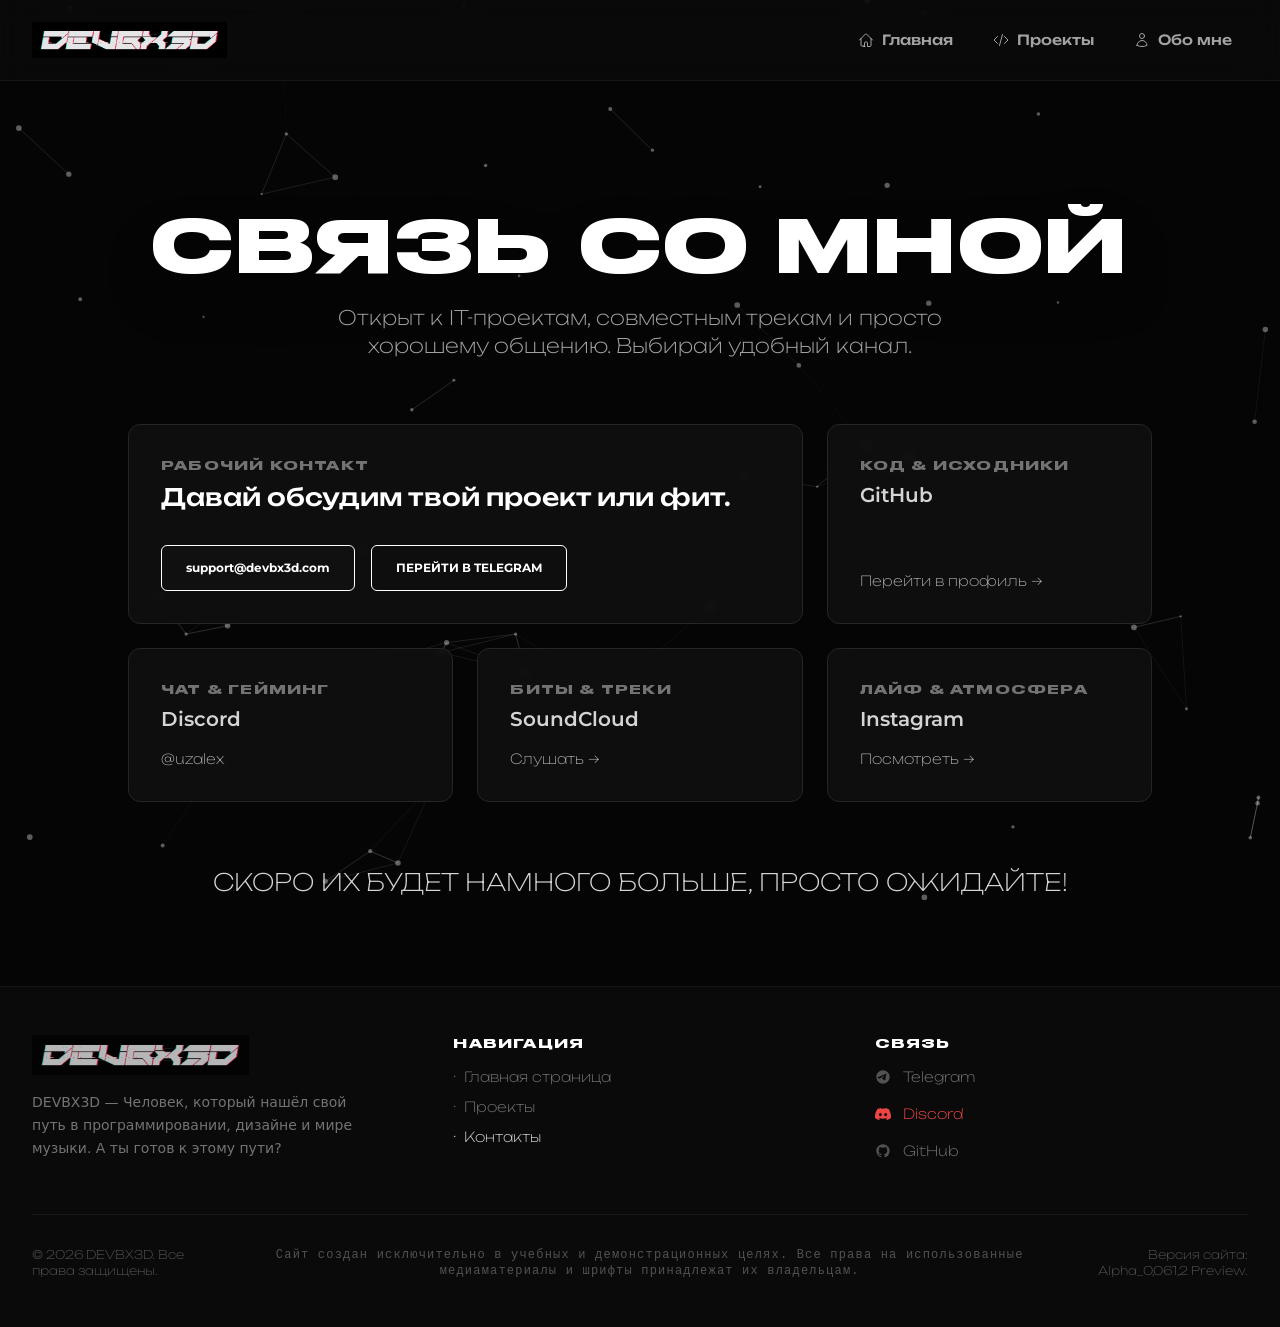
==== contacts/index.html @ 45040b87 "АБНАВЛЕНИЕ ЙОХАНА БАЛЕТ что было добавлено: все нахуй, теперь красиво, чотко, гарно  есть контакты" ====
<!DOCTYPE html>
<html lang="ru" class="scroll-smooth">
<head>
    <meta charset="UTF-8">
    <script async src="https://www.googletagmanager.com/gtag/js?id=G-2N95GX0T1B"></script>
    <script src="/assets/js/analytics.js"></script>
    <meta name="viewport" content="width=device-width, initial-scale=1.0">
    <title>DEVBX3D | Связь со мной</title>
    <script src="/assets/3.4.17"></script>
    <script src="/assets/js/config.js" defer></script>
    <script src="/assets/js/bg.js" defer></script>
    <script src="assets/copy.js" defer></script>
    <link href="/assets/style.css" rel="stylesheet">
</head>
<body class="text-neutral-300 font-sans flex flex-col min-h-screen bg-[#050505] antialiased selection:bg-white selection:text-black">
<canvas id="bg-canvas" class="fixed top-0 left-0 w-full h-full -z-10"></canvas>
    <header class="bg-[#0a0a0a]/80 backdrop-blur-md border-b border-neutral-900 fixed top-0 w-full z-50 transition-all">
        <div class="max-w-7xl mx-auto px-6 sm:px-8">
            <div class="flex justify-between items-center h-20">
                <div class="flex-shrink-0">
                    <a href="/index.html" class="flex items-center gap-3 group">
                        <img class="h-9 w-auto object-contain opacity-90 group-hover:opacity-100 group-hover:scale-100 transition-all duration-300" src="/assets/images/logo.png" alt="DEVBX3D Logo">
                        <span class="font-druk text-xs text-white tracking-widest hidden sm:block opacity-70 group-hover:opacity-100 transition-all"></span>
                    </a>
                </div>
                
                <nav class="flex space-x-1 sm:space-x-2">
                    <a href="/index.html" class="unb-200 flex items-center gap-2 px-4 py-2 text-sm font-medium text-neutral-400 hover:text-white rounded-md hover:bg-neutral-900/60 transition-all duration-300">
                        <svg class="w-4 h-4" xmlns="http://www.w3.org/2000/svg" fill="none" viewBox="0 0 24 24" stroke-width="1.5" stroke="currentColor"><path stroke-linecap="round" stroke-linejoin="round" d="m2.25 12 8.954-8.955c.44-.439 1.152-.439 1.591 0L21.75 12M4.5 9.75v10.125c0 .621.504 1.125 1.125 1.125H9.75v-4.875c0-.621.504-1.125 1.125-1.125h2.25c.621 0 1.125.504 1.125 1.125V21.75h4.125c.621 0 1.125-.504 1.125-1.125V9.75M8.25 21.75h2.25" /></svg>
                        <span class="hidden md:inline">Главная</span>
                    </a>
                    <a href="/work.html" class="unb-200 flex items-center gap-2 px-4 py-2 text-sm font-medium text-neutral-400 hover:text-white rounded-md hover:bg-neutral-900/60 transition-all duration-300">
                        <svg class="w-4 h-4" xmlns="http://www.w3.org/2000/svg" fill="none" viewBox="0 0 24 24" stroke-width="1.5" stroke="currentColor"><path stroke-linecap="round" stroke-linejoin="round" d="M17.25 6.75 22.5 12l-5.25 5.25m-10.5 0L1.5 12l5.25-5.25m7.5-3-4.5 16.5" /></svg>
                        <span class="hidden md:inline">Проекты</span>
                    </a>
                    <a href="/me/index.html" class="unb-200 flex items-center gap-2 px-4 py-2 text-sm font-medium text-neutral-400 hover:text-white rounded-md hover:bg-neutral-900/60 transition-all duration-300">
                        <svg class="w-4 h-4" xmlns="http://www.w3.org/2000/svg" fill="none" viewBox="0 0 24 24" stroke-width="1.5" stroke="currentColor"><path stroke-linecap="round" stroke-linejoin="round" d="M15.75 6a3.75 3.75 0 1 1-7.5 0 3.75 3.75 0 0 1 7.5 0ZM4.501 20.118a7.5 7.5 0 0 1 14.998 0A17.933 17.933 0 0 1 12 21.75c-2.676 0-5.216-.584-7.499-1.632Z" /></svg>
                        <span class="hidden md:inline">Обо мне</span>
                    </a>
                </nav>
            </div>
        </div>
    </header>

    <main class="flex-grow w-full pt-20">

        <main class="flex-grow w-full pt-32 pb-20 px-6">
        <div class="max-w-5xl mx-auto">
            
            <!-- Заголовок страницы -->
            <div class="text-center mb-16">
                <h1 class="font-druk text-5xl md:text-7xl text-white uppercase tracking-wider drop-shadow-2xl">СВЯЗЬ СО МНОЙ</h1>
                <p class="unb-200 text-base md:text-xl text-neutral-400 mt-6 max-w-2xl mx-auto leading-relaxed">
                    Открыт к IT-проектам, совместным трекам и просто хорошему общению. Выбирай удобный канал.
                </p>
            </div>

            <div class="grid grid-cols-1 md:grid-cols-3 gap-4 md:gap-6">

                <div class="md:col-span-2 bg-[#111111]/80 backdrop-blur-sm border border-neutral-800 rounded-xl p-8 hover:border-neutral-500 transition-all duration-300 group flex flex-col justify-between">
                    <div class="relative z-10">
                        <h3 class="text-xs font-druk text-neutral-500 tracking-widest uppercase mb-2">Рабочий контакт</h3>
                        <p class="unb-200 md:text-2xl text-white font-medium mb-8">Давай обсудим твой проект или фит.</p>
                    </div>
                    <div class="relative z-10 flex flex-col sm:flex-row gap-4">
                        <button id="copy-email-btn" class="mts-400 px-6 py-3.5 bg-[#111111]/80 text-white border border-white font-bold text-xs rounded-md hover:bg-neutral-200 hover:text-black transition-all duration-300 text-center min-w-[180px]" data-email="support@devbx3d.com">support@devbx3d.com</button>
                        <a href="https://t.me/DevBX3D_Official" target="_blank" rel="noopener noreferrer" class="mts-400 px-6 py-3.5 text-white border border-white font-bold text-xs rounded-md hover:bg-neutral-200 hover:text-black transition-all duration-300 text-center min-w-[180px]">ПЕРЕЙТИ В TELEGRAM</a>
                    </div>
                </div>
                <div class="bg-[#111111]/80 backdrop-blur-sm border border-neutral-800 rounded-xl p-8 hover:border-white/40 transition-all duration-300 group flex flex-col justify-between">
                    <div>
                        <h3 class="text-xs font-druk text-neutral-500 tracking-widest uppercase mb-2">Код & Исходники</h3>
                        <p class="mts-400 text-xl mb-4">GitHub</p>
                    </div>
                    <a href="https://github.com/UzalexSP" target="_blank" class="unb-200 text-sm text-neutral-400 group-hover:text-white transition-all flex items-center gap-2">
                        Перейти в профиль &rarr;
                    </a>
                </div>
                <div class="bg-[#111111]/80 backdrop-blur-sm border border-neutral-800 rounded-xl p-8 hover:border-[#5865F2]/60 transition-all duration-300 group flex flex-col justify-between">
                    <div>
                        <h3 class="text-xs font-druk text-neutral-500 tracking-widest uppercase mb-2">Чат & Гейминг</h3>
                        <p class="mts-400 text-xl mb-4">Discord</p>
                    </div>
                    <p class="unb-200 text-sm text-neutral-400 group-hover:text-white transition-all">@uzalex</p>
                </div>
                <div class="bg-[#111111]/80 backdrop-blur-sm border border-neutral-800 rounded-xl p-8 hover:border-[#ff5500]/60 transition-all duration-300 group flex flex-col justify-between">
                    <div class="">
                        <h3 class="text-xs font-druk text-neutral-500 tracking-widest uppercase mb-2">Биты & Треки</h3>
                        <p class="mts-400 text-xl mb-4">SoundCloud</p>
                    </div>
                    <a href="#" class="unb-200 text-sm text-neutral-400 group-hover:text-white transition-all flex items-center gap-2">
                        Слушать &rarr;
                    </a>
                </div>
                <div class="bg-[#111111]/80 backdrop-blur-sm border border-neutral-800 rounded-xl p-8 hover:border-[#E1306C]/60 transition-all duration-300 group flex flex-col justify-between">
                    <div>
                        <h3 class="text-xs font-druk text-neutral-500 tracking-widest uppercase mb-2">Лайф & Атмосфера</h3>
                        <p class="mts-400 text-xl mb-4">Instagram</p>
                    </div>
                    <a href="#" class="unb-200 text-sm text-neutral-400 group-hover:text-white transition-all flex items-center gap-2">
                        Посмотреть &rarr;
                    </a>
                </div>
            </div>
        </div>
        <section class="max-w-5xl mx-auto mt-16">
            <h3 class="text-2xl unb-200 text-white-500 text-center uppercase mb-2">Скоро их будет НАМНОГО больше, просто ожидайте!</h3>
        </section>
    </main>

    <footer class="bg-[#0a0a0a] border-t border-neutral-900 mt-auto relative z-10">
        <div class="max-w-7xl mx-auto px-6 py-12 sm:px-8">
            <div class="grid grid-cols-1 md:grid-cols-3 gap-12 border-b border-neutral-900 pb-12">
                
                <div class="flex flex-col items-start space-y-4">
                    <a href="./index.html" class="block group">
                        <img class="h-10 w-auto object-contain opacity-70 group-hover:opacity-100 transition-all duration-300" src="/assets/images/logo.png" alt="DEVBX3D Logo Footer">
                    </a>
                    <p class="unb-200 text-sm text-neutral-500 leading-relaxed font-sans max-w-xs">DEVBX3D — Человек, который нашёл свой путь в программировании, дизайне и мире музыки. А ты готов к этому пути?</p>
                </div>

                <div>
                    <h3 class="text-xs font-druk text-white tracking-widest uppercase mb-4">Навигация</h3>
                    <ul class="space-y-2.5">
                        <li><a href="/index.html" class="unb-200 text-sm text-neutral-500 hover:text-white transition-all flex items-center gap-2"><span>&middot;</span> Главная страница</a></li>
                        <li><a href="/work.html" class="unb-200 text-sm text-neutral-500 hover:text-white transition-all flex items-center gap-2"><span>&middot;</span> Проекты</a></li>
                        <li><a href="/contacts/index.html" class="unb-200 text-sm text-white-500 hover:text-white transition-all flex items-center gap-2"><span>&middot;</span> Контакты</a></li>
                    </ul>
                </div>

                <div>
                    <h3 class="text-xs font-druk text-white tracking-widest uppercase mb-4">Связь</h3>
                    <ul class="space-y-3">
                        <li>
                            <a href="https://t.me/DevBX3D_Official" class="unb-200 inline-flex items-center gap-3 text-sm text-neutral-500 hover:text-white transition-all group">
                                <svg class="w-4 h-4 text-neutral-600 group-hover:text-white transition-all" viewBox="0 0 24 24" fill="currentColor"><path d="M12 2C6.48 2 2 6.48 2 12s4.48 10 10 10 10-4.48 10-10S17.52 2 12 2zm4.64 6.8c-.15 1.58-.8 5.42-1.13 7.19-.14.75-.42 1-.68 1.03-.58.05-1.02-.38-1.58-.75-.88-.58-1.38-.94-2.23-1.5-1-.65-.35-1 .22-1.62.15-.15 2.7-2.46 2.75-2.67.01-.03.01-.15-.06-.21-.07-.06-.17-.04-.25-.02-.11.02-1.84 1.16-5.2 3.43-.49.33-.94.5-1.34.49-.45-.01-1.3-.25-1.94-.46-.78-.26-1.4-.4-1.35-.85.03-.24.35-.48.96-.74 3.76-1.63 6.27-2.71 7.53-3.23 3.58-1.48 4.32-1.74 4.81-1.75.11 0 .35.03.5.16.13.1.17.24.19.34.02.06.03.19.01.26z"/></svg>
                                <span>Telegram</span>
                            </a>
                        </li>
                        <li>
                            <a href="#" class="unb-200 inline-flex items-center gap-3 text-sm text-red-500 transition-all group">
                                <svg class="w-4 h-4 text-red-500 transition-all" viewBox="0 0 24 24" fill="currentColor"><path d="M20.317 4.37a19.791 19.791 0 0 0-4.885-1.515.074.074 0 0 0-.079.037c-.21.375-.444.864-.608 1.25a18.27 18.27 0 0 0-5.487 0 12.64 12.64 0 0 0-.617-1.25.077.077 0 0 0-.079-.037A19.736 19.736 0 0 0 3.677 4.37a.07.07 0 0 0-.032.027C.533 9.046-.32 13.58.099 18.057a.082.082 0 0 0 .031.057 19.9 19.9 0 0 0 5.993 3.03.078.078 0 0 0 .084-.028c.462-.63.874-1.295 1.226-1.994.021-.041.001-.09-.041-.106a13.093 13.093 0 0 1-1.873-.894.077.077 0 0 1-.008-.128c.126-.093.252-.19.372-.287a.075.075 0 0 1 .077-.011c3.92 1.793 8.18 1.793 12.061 0a.073.073 0 0 1 .078.009c.12.099.246.195.373.289a.077.077 0 0 1-.006.127 12.298 12.298 0 0 1-1.873.894.077.077 0 0 0-.041.107c.36.698.772 1.362 1.225 1.993a.076.076 0 0 0 .084.028 19.839 19.839 0 0 0 6.002-3.03.077.077 0 0 0 .032-.054c.5-5.177-.838-9.674-3.549-13.66a.061.061 0 0 0-.031-.03zM8.02 15.33c-1.183 0-2.157-1.085-2.157-2.419 0-1.333.956-2.419 2.156-2.419 1.21 0 2.176 1.096 2.157 2.42 0 1.333-.956 2.418-2.156 2.418zm7.975 0c-1.183 0-2.157-1.085-2.157-2.419 0-1.333.955-2.419 2.156-2.419 1.21 0 2.176 1.096 2.157 2.42 0 1.333-.946 2.418-2.156 2.418z"/></svg>
                                <span>Discord</span>
                            </a>
                        </li>
                        <li>
                            <a href="https://github.com/UzalexSP" class="unb-200 inline-flex items-center gap-3 text-sm text-neutral-500 hover:text-white transition-all group">
                                <svg class="w-4 h-4 text-neutral-600 group-hover:text-white transition-all" viewBox="0 0 24 24" fill="currentColor"><path fill-rule="evenodd" clip-rule="evenodd" d="M12 2C6.477 2 2 6.477 2 12c0 4.42 2.865 8.166 6.839 9.489.5.092.682-.217.682-.483 0-.237-.008-.866-.013-1.7-2.782.603-3.369-1.34-3.369-1.34-.454-1.156-1.11-1.462-1.11-1.462-.908-.62.069-.608.069-.608 1.003.07 1.531 1.03 1.531 1.03.892 1.529 2.341 1.087 2.91.831.092-.646.35-1.086.636-1.336-2.22-.253-4.555-1.11-4.555-4.943 0-1.091.39-1.984 1.029-2.683-.103-.253-.446-1.27.098-2.647 0 0 .84-.269 2.75 1.025A9.564 9.564 0 0112 6.844c.85.004 1.705.115 2.504.337 1.909-1.294 2.747-1.025 2.747-1.025.546 1.377.203 2.394.1 2.647.64.699 1.028 1.592 1.028 2.683 0 3.842-2.339 4.687-4.566 4.935.359.309.678.919.678 1.852 0 1.336-.012 2.415-.012 2.743 0 .267.18.579.688.481C19.137 20.162 22 16.418 22 12c0-5.523-4.477-10-10-10z"/></svg>
                                <span>GitHub</span>
                            </a>
                        </li>
                    </ul>
                </div>
            </div>
            
            <div class="mt-8 flex flex-col sm:flex-row justify-between items-center gap-4 text-xs font-mono text-neutral-600">
                <p class="unb-200">&copy; 2026 DEVBX3D. Все права защищены.</p>
                <p class="tracking-widest text-center">Сайт создан исключительно в учебных и демонстрационных целях. Все права на использованные медиаматериалы и шрифты принадлежат их владельцам.</p>
                <p class="unb-200 text-right">Версия сайта: Alpha_0,061,2 Preview.</p>
            </div>
        </div>
    </footer>
</body>
</html>
---- assets/style.css ----
@import url('https://fonts.googleapis.com/css2?family=Montserrat:ital,wght@0,100..900;1,100..900&family=Raleway:ital,wght@0,100..900;1,100..900&family=Unbounded:wght@200..900&display=swap');
@font-face {
            font-family: 'dw';
            src: url('fonts/druk_wide.ttf') format('truetype');
            font-weight: normal;
            font-style: normal;
        }
        
        .font-druk {
            font-family: 'dw', sans-serif;
            letter-spacing: 0.05em;
        }

        .ral-300 {
            font-family: "Raleway", sans-serif;
            font-optical-sizing: auto;
            font-weight: 300;
            font-style: normal;
        }       

        .unb-200 {
            font-family: "Unbounded", sans-serif;
            font-optical-sizing: auto;
            font-weight: 200;
            font-style: normal;
        }

        .mts-400 {
            font-family: "Montserrat", sans-serif;
            font-optical-sizing: auto;
            font-weight: 600;
            font-style: normal;
        }

        html {
            scroll-behavior: smooth;
        }

        body {
            font-family: "Unbounded", sans-serif;
            background-color: #050505;
            color: #e5e5e5;
        }

        ::-webkit-scrollbar {
            width: 6px;
        }
        ::-webkit-scrollbar-track {
            background: #050505;
        }
        ::-webkit-scrollbar-thumb {
            background: #222;
            border-radius: 3px;
        }
        ::-webkit-scrollbar-thumb:hover {
            background: #444;
        }
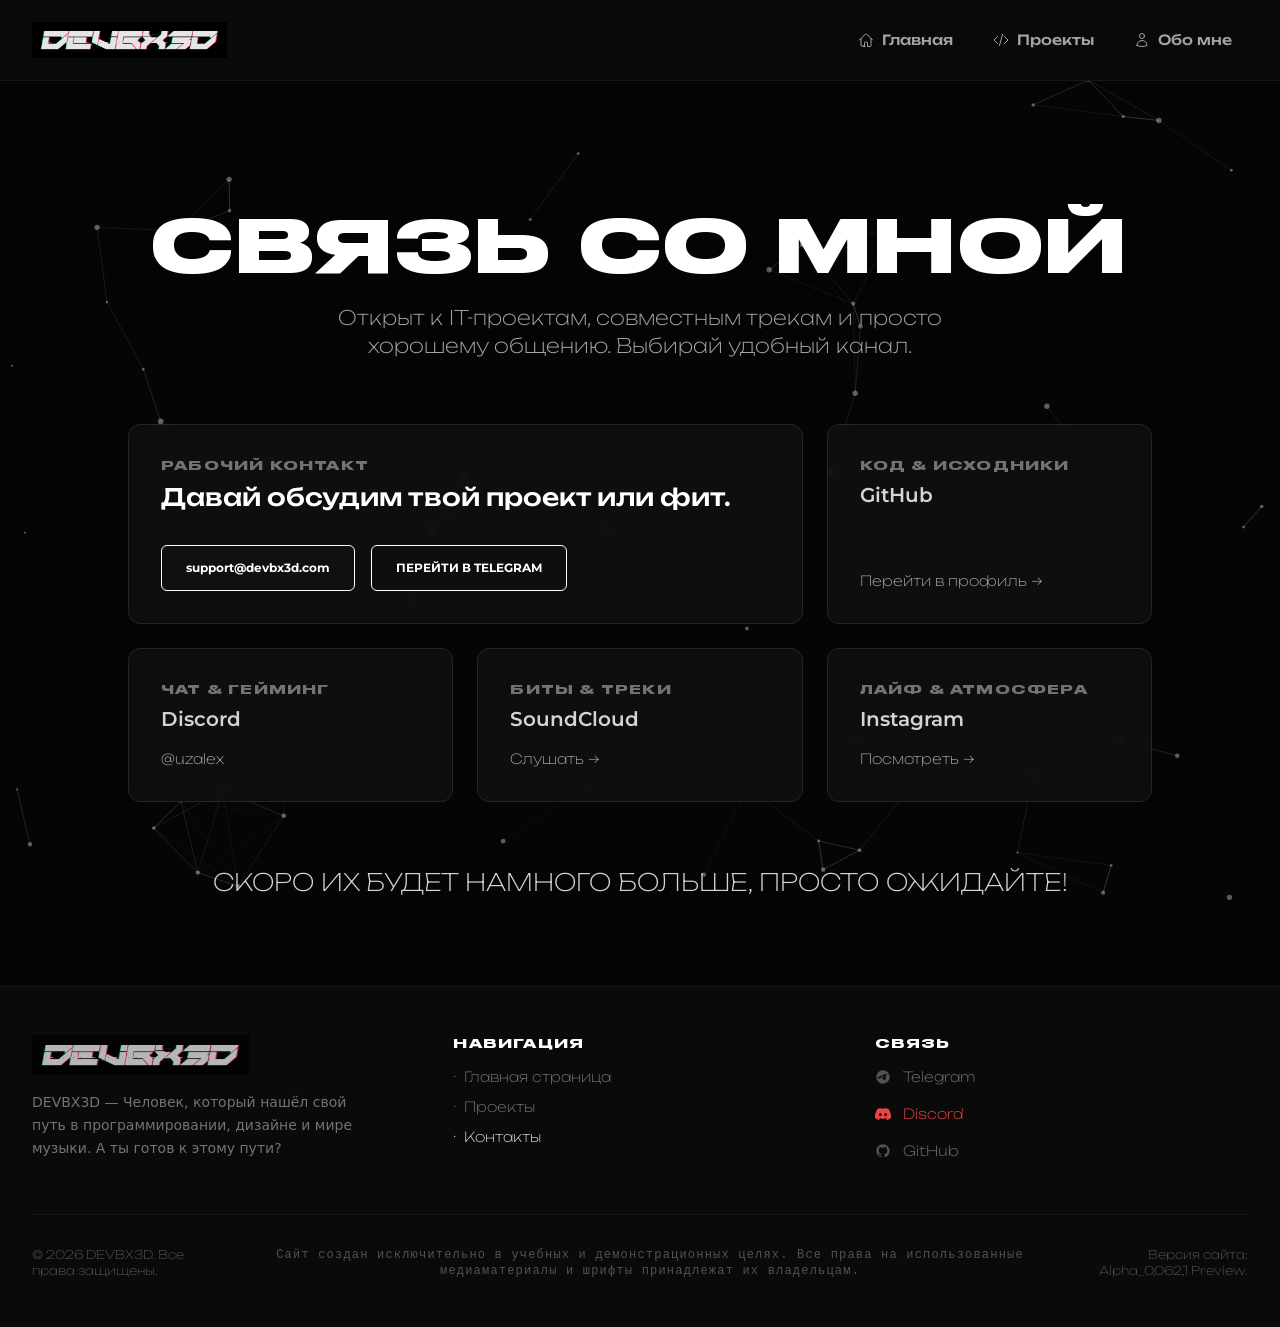
==== commit 33bc27bc: "замена файлов все так же идет так же замена версии сайта, ну для меня это важно" ====
--- a/contacts/index.html
+++ b/contacts/index.html
@@ -88,7 +88,7 @@
                         <h3 class="text-xs font-druk text-neutral-500 tracking-widest uppercase mb-2">Биты & Треки</h3>
                         <p class="mts-400 text-xl mb-4">SoundCloud</p>
                     </div>
-                    <a href="#" class="unb-200 text-sm text-neutral-400 group-hover:text-white transition-all flex items-center gap-2">
+                    <a href="https://soundcloud.com/devbx3d" class="unb-200 text-sm text-neutral-400 group-hover:text-white transition-all flex items-center gap-2">
                         Слушать &rarr;
                     </a>
                 </div>
@@ -97,7 +97,7 @@
                         <h3 class="text-xs font-druk text-neutral-500 tracking-widest uppercase mb-2">Лайф & Атмосфера</h3>
                         <p class="mts-400 text-xl mb-4">Instagram</p>
                     </div>
-                    <a href="#" class="unb-200 text-sm text-neutral-400 group-hover:text-white transition-all flex items-center gap-2">
+                    <a href="https://www.instagram.com/devbx3d/" class="unb-200 text-sm text-neutral-400 group-hover:text-white transition-all flex items-center gap-2">
                         Посмотреть &rarr;
                     </a>
                 </div>
@@ -156,7 +156,7 @@
             <div class="mt-8 flex flex-col sm:flex-row justify-between items-center gap-4 text-xs font-mono text-neutral-600">
                 <p class="unb-200">&copy; 2026 DEVBX3D. Все права защищены.</p>
                 <p class="tracking-widest text-center">Сайт создан исключительно в учебных и демонстрационных целях. Все права на использованные медиаматериалы и шрифты принадлежат их владельцам.</p>
-                <p class="unb-200 text-right">Версия сайта: Alpha_0,061,2 Preview.</p>
+                <p class="unb-200 text-right">Версия сайта: Alpha_0,062,1 Preview.</p>
             </div>
         </div>
     </footer>
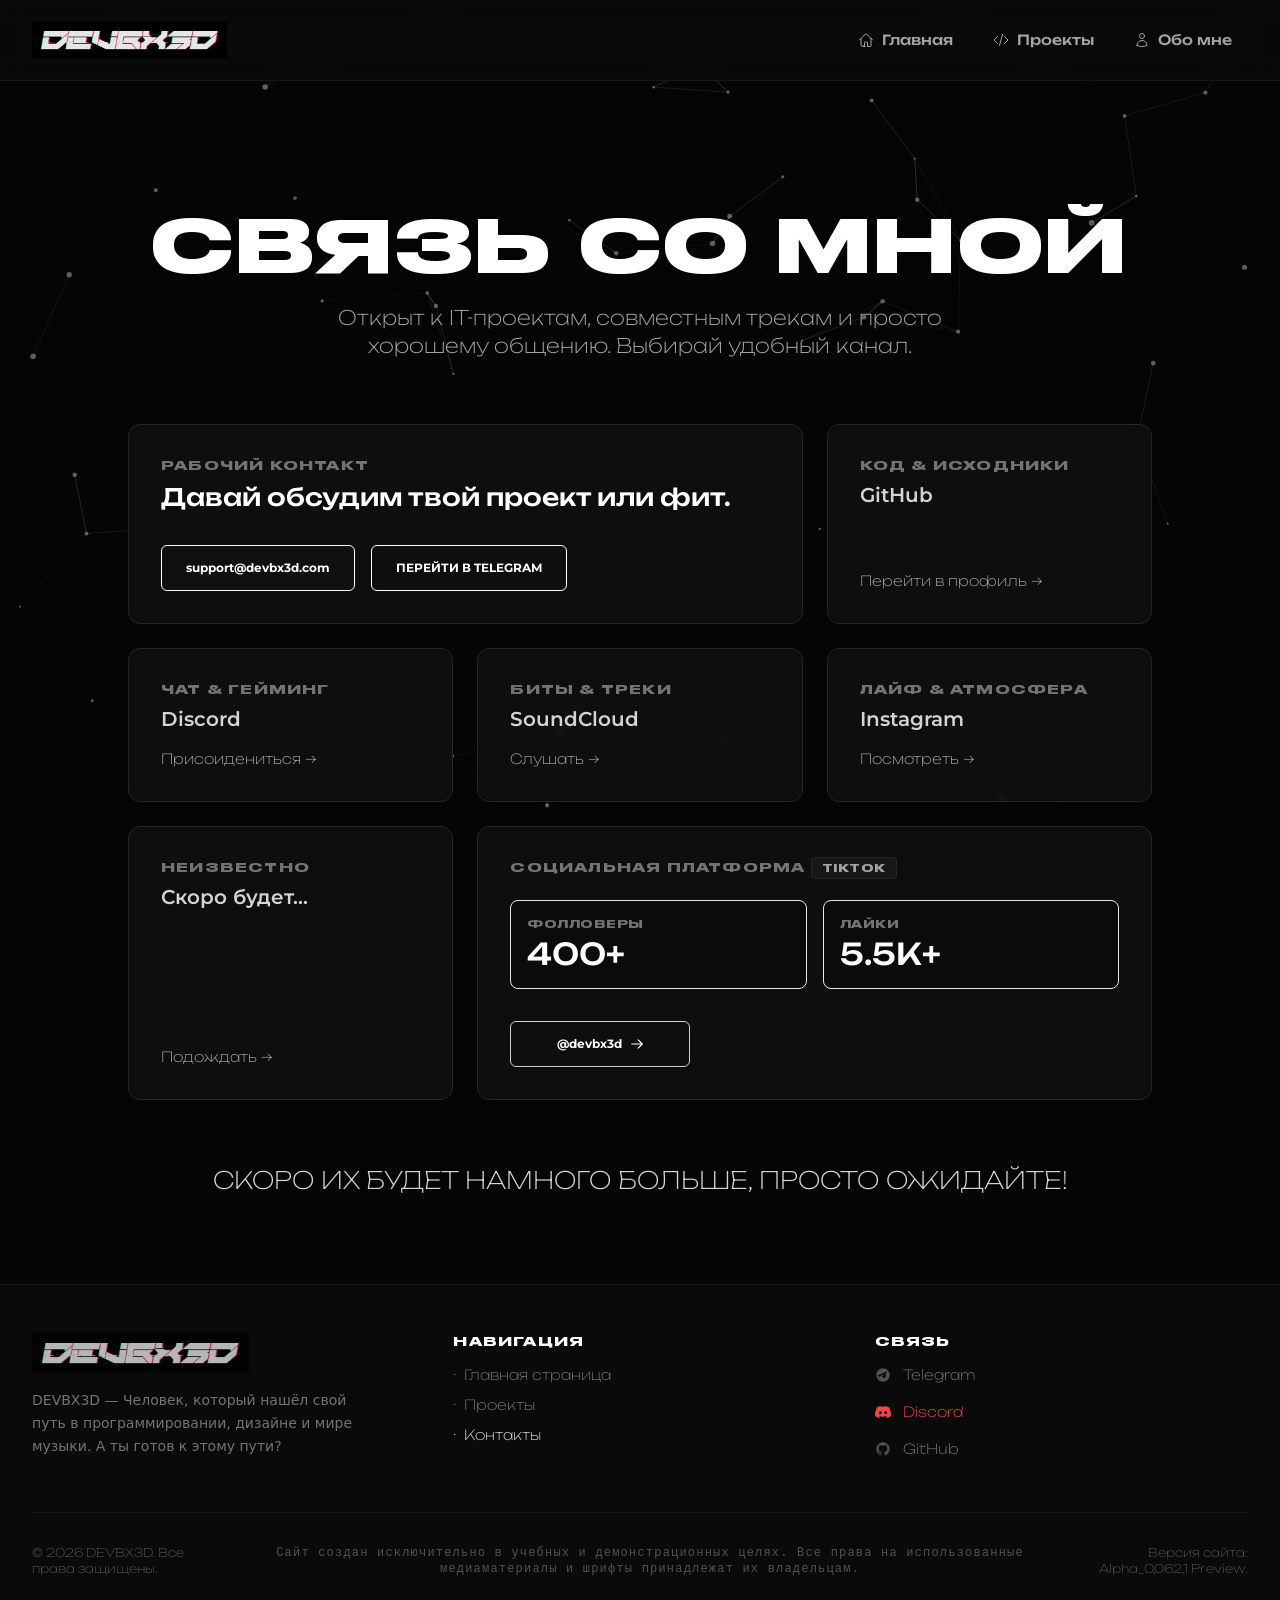
==== commit 479b0d2c: "Add files via upload" ====
--- a/contacts/index.html
+++ b/contacts/index.html
@@ -46,8 +46,7 @@
 
         <main class="flex-grow w-full pt-32 pb-20 px-6">
         <div class="max-w-5xl mx-auto">
-            
-            <!-- Заголовок страницы -->
+
             <div class="text-center mb-16">
                 <h1 class="font-druk text-5xl md:text-7xl text-white uppercase tracking-wider drop-shadow-2xl">СВЯЗЬ СО МНОЙ</h1>
                 <p class="unb-200 text-base md:text-xl text-neutral-400 mt-6 max-w-2xl mx-auto leading-relaxed">
@@ -57,7 +56,7 @@
 
             <div class="grid grid-cols-1 md:grid-cols-3 gap-4 md:gap-6">
 
-                <div class="md:col-span-2 bg-[#111111]/80 backdrop-blur-sm border border-neutral-800 rounded-xl p-8 hover:border-neutral-500 transition-all duration-300 group flex flex-col justify-between">
+                <div class="md:col-span-2  bg-[#111111]/80 backdrop-blur-sm border border-neutral-800 rounded-xl p-8 hover:border-neutral-500 transition-all duration-300 group flex flex-col justify-between">
                     <div class="relative z-10">
                         <h3 class="text-xs font-druk text-neutral-500 tracking-widest uppercase mb-2">Рабочий контакт</h3>
                         <p class="unb-200 md:text-2xl text-white font-medium mb-8">Давай обсудим твой проект или фит.</p>
@@ -81,7 +80,9 @@
                         <h3 class="text-xs font-druk text-neutral-500 tracking-widest uppercase mb-2">Чат & Гейминг</h3>
                         <p class="mts-400 text-xl mb-4">Discord</p>
                     </div>
-                    <p class="unb-200 text-sm text-neutral-400 group-hover:text-white transition-all">@uzalex</p>
+                    <a href="https://discord.gg/qnye4QB46s" class="unb-200 text-sm text-neutral-400 group-hover:text-white transition-all flex items-center gap-2">
+                        Присоидениться &rarr;
+                    </a>
                 </div>
                 <div class="bg-[#111111]/80 backdrop-blur-sm border border-neutral-800 rounded-xl p-8 hover:border-[#ff5500]/60 transition-all duration-300 group flex flex-col justify-between">
                     <div class="">
@@ -101,6 +102,51 @@
                         Посмотреть &rarr;
                     </a>
                 </div>
+
+                <div class="bg-[#111111]/80 backdrop-blur-sm border border-neutral-800 rounded-xl p-8 hover:border-[#E1306C]/60 transition-all duration-300 group flex flex-col justify-between">
+                    <div>
+                        <h3 class="text-xs font-druk text-neutral-500 tracking-widest uppercase mb-2">неизвестно</h3>
+                        <p class="mts-400 text-xl mb-4">Скоро будет...</p>
+                    </div>
+                    <a href="#" class="unb-200 text-sm text-neutral-400 group-hover:text-white transition-all flex items-center gap-2">
+                        Подождать &rarr;
+                    </a>
+                </div>
+
+               <div class="md:col-span-2 md:col-start-2 bg-[#111111]/80 backdrop-blur-sm border border-neutral-800 rounded-xl p-8 hover:border-neutral-500 transition-all duration-300 group flex flex-col justify-between relative overflow-hidden">
+
+    <div class="absolute -top-16 -right-16 w-36 h-36 rounded-full blur-2xl transition-all duration-500"></div>
+
+    <div class="relative z-10">
+        <div class="flex items-center justify-between mb-6">
+            <h3 class="text-xs font-druk text-neutral-500 tracking-widest uppercase">Социальная платформа <span class="text-[10px] tracking-wider font-bold uppercase px-2.5 py-1 rounded bg-neutral-900 border border-neutral-800 text-neutral-400 group-hover:text-white transition-colors">TikTok</span></h3>
+        </div>
+
+        <div class="grid grid-cols-2 gap-4 mb-8">
+            <div class="bg-neutral-950/60 border border-neutral-850 p-4 rounded-lg">
+                <div class="flex items-center gap-2 mb-1">
+                    <span class="text-[10px] uppercase font-druk tracking-wider text-neutral-500">Фолловеры</span>
+                </div>
+                <p class="unb-200 text-2xl md:text-3xl text-white font-medium">400+</p>
+            </div>
+
+            <div class="bg-neutral-950/60 border border-neutral-850 p-4 rounded-lg">
+                <div class="flex items-center gap-2 mb-1">
+                    <span class="text-[10px] uppercase font-druk tracking-wider text-neutral-500">Лайки</span>
+                </div>
+                <p class="unb-200 text-2xl md:text-3xl text-white font-medium">5.5K+</p>
+            </div>
+        </div>
+    </div>
+
+    <div class="relative z-10 flex flex-col sm:flex-row gap-4">
+        <a href="https://tiktok.com/@devbx3d" target="_blank" rel="noopener noreferrer" class="mts-400 px-6 py-3.5 text-white border border-white/80 font-bold text-xs rounded-md hover:bg-white hover:text-black transition-all duration-300 text-center min-w-[180px] flex items-center justify-center gap-2 shadow-sm"><span>@devbx3d</span>
+            <svg class="w-3.5 h-3.5" fill="none" stroke="currentColor" viewBox="0 0 24 24">
+                <path stroke-linecap="round" stroke-linejoin="round" stroke-width="2" d="M14 5l7 7m0 0l-7 7m7-7H3"></path>
+            </svg>
+        </a>
+    </div>
+</div>
             </div>
         </div>
         <section class="max-w-5xl mx-auto mt-16">
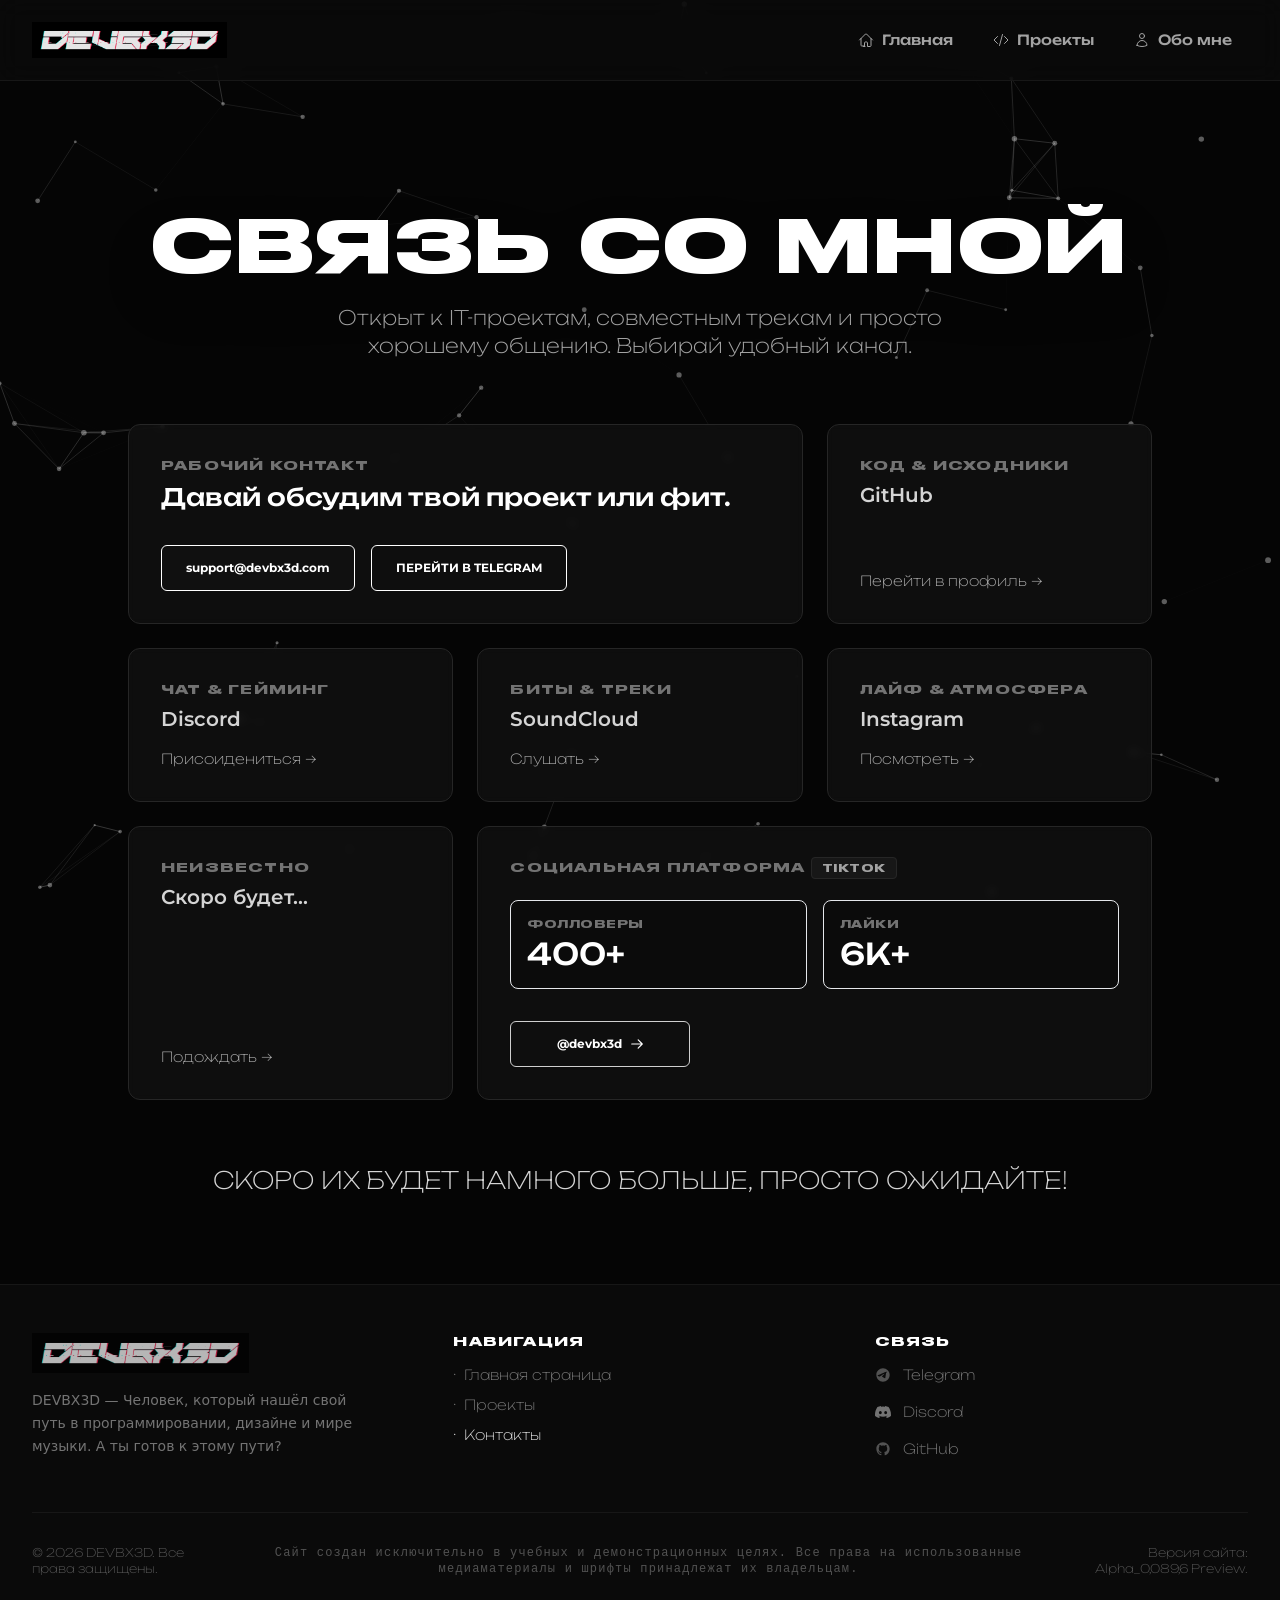
==== commit eedf1b49: "обновление сайта" ====
--- a/contacts/index.html
+++ b/contacts/index.html
@@ -103,7 +103,7 @@
                     </a>
                 </div>
 
-                <div class="bg-[#111111]/80 backdrop-blur-sm border border-neutral-800 rounded-xl p-8 hover:border-[#E1306C]/60 transition-all duration-300 group flex flex-col justify-between">
+                <div class="bg-[#111111]/80 backdrop-blur-sm border border-neutral-800 rounded-xl p-8 hover:border-[#000000]/60 transition-all duration-300 group flex flex-col justify-between">
                     <div>
                         <h3 class="text-xs font-druk text-neutral-500 tracking-widest uppercase mb-2">неизвестно</h3>
                         <p class="mts-400 text-xl mb-4">Скоро будет...</p>
@@ -134,7 +134,7 @@
                 <div class="flex items-center gap-2 mb-1">
                     <span class="text-[10px] uppercase font-druk tracking-wider text-neutral-500">Лайки</span>
                 </div>
-                <p class="unb-200 text-2xl md:text-3xl text-white font-medium">5.5K+</p>
+                <p class="unb-200 text-2xl md:text-3xl text-white font-medium">6K+</p>
             </div>
         </div>
     </div>
@@ -184,8 +184,8 @@
                             </a>
                         </li>
                         <li>
-                            <a href="#" class="unb-200 inline-flex items-center gap-3 text-sm text-red-500 transition-all group">
-                                <svg class="w-4 h-4 text-red-500 transition-all" viewBox="0 0 24 24" fill="currentColor"><path d="M20.317 4.37a19.791 19.791 0 0 0-4.885-1.515.074.074 0 0 0-.079.037c-.21.375-.444.864-.608 1.25a18.27 18.27 0 0 0-5.487 0 12.64 12.64 0 0 0-.617-1.25.077.077 0 0 0-.079-.037A19.736 19.736 0 0 0 3.677 4.37a.07.07 0 0 0-.032.027C.533 9.046-.32 13.58.099 18.057a.082.082 0 0 0 .031.057 19.9 19.9 0 0 0 5.993 3.03.078.078 0 0 0 .084-.028c.462-.63.874-1.295 1.226-1.994.021-.041.001-.09-.041-.106a13.093 13.093 0 0 1-1.873-.894.077.077 0 0 1-.008-.128c.126-.093.252-.19.372-.287a.075.075 0 0 1 .077-.011c3.92 1.793 8.18 1.793 12.061 0a.073.073 0 0 1 .078.009c.12.099.246.195.373.289a.077.077 0 0 1-.006.127 12.298 12.298 0 0 1-1.873.894.077.077 0 0 0-.041.107c.36.698.772 1.362 1.225 1.993a.076.076 0 0 0 .084.028 19.839 19.839 0 0 0 6.002-3.03.077.077 0 0 0 .032-.054c.5-5.177-.838-9.674-3.549-13.66a.061.061 0 0 0-.031-.03zM8.02 15.33c-1.183 0-2.157-1.085-2.157-2.419 0-1.333.956-2.419 2.156-2.419 1.21 0 2.176 1.096 2.157 2.42 0 1.333-.956 2.418-2.156 2.418zm7.975 0c-1.183 0-2.157-1.085-2.157-2.419 0-1.333.955-2.419 2.156-2.419 1.21 0 2.176 1.096 2.157 2.42 0 1.333-.946 2.418-2.156 2.418z"/></svg>
+                            <a href="https://discord.gg/qnye4QB46s" class="unb-200 inline-flex items-center gap-3 text-sm text-neutral-500 hover:text-white transition-all group">
+                                <svg class="w-4 h-4 text-neutral-500 transition-all" viewBox="0 0 24 24" fill="currentColor"><path d="M20.317 4.37a19.791 19.791 0 0 0-4.885-1.515.074.074 0 0 0-.079.037c-.21.375-.444.864-.608 1.25a18.27 18.27 0 0 0-5.487 0 12.64 12.64 0 0 0-.617-1.25.077.077 0 0 0-.079-.037A19.736 19.736 0 0 0 3.677 4.37a.07.07 0 0 0-.032.027C.533 9.046-.32 13.58.099 18.057a.082.082 0 0 0 .031.057 19.9 19.9 0 0 0 5.993 3.03.078.078 0 0 0 .084-.028c.462-.63.874-1.295 1.226-1.994.021-.041.001-.09-.041-.106a13.093 13.093 0 0 1-1.873-.894.077.077 0 0 1-.008-.128c.126-.093.252-.19.372-.287a.075.075 0 0 1 .077-.011c3.92 1.793 8.18 1.793 12.061 0a.073.073 0 0 1 .078.009c.12.099.246.195.373.289a.077.077 0 0 1-.006.127 12.298 12.298 0 0 1-1.873.894.077.077 0 0 0-.041.107c.36.698.772 1.362 1.225 1.993a.076.076 0 0 0 .084.028 19.839 19.839 0 0 0 6.002-3.03.077.077 0 0 0 .032-.054c.5-5.177-.838-9.674-3.549-13.66a.061.061 0 0 0-.031-.03zM8.02 15.33c-1.183 0-2.157-1.085-2.157-2.419 0-1.333.956-2.419 2.156-2.419 1.21 0 2.176 1.096 2.157 2.42 0 1.333-.956 2.418-2.156 2.418zm7.975 0c-1.183 0-2.157-1.085-2.157-2.419 0-1.333.955-2.419 2.156-2.419 1.21 0 2.176 1.096 2.157 2.42 0 1.333-.946 2.418-2.156 2.418z"/></svg>
                                 <span>Discord</span>
                             </a>
                         </li>
@@ -202,7 +202,7 @@
             <div class="mt-8 flex flex-col sm:flex-row justify-between items-center gap-4 text-xs font-mono text-neutral-600">
                 <p class="unb-200">&copy; 2026 DEVBX3D. Все права защищены.</p>
                 <p class="tracking-widest text-center">Сайт создан исключительно в учебных и демонстрационных целях. Все права на использованные медиаматериалы и шрифты принадлежат их владельцам.</p>
-                <p class="unb-200 text-right">Версия сайта: Alpha_0,062,1 Preview.</p>
+                <p class="unb-200 text-right">Версия сайта: Alpha_0,089,6 Preview.</p>
             </div>
         </div>
     </footer>
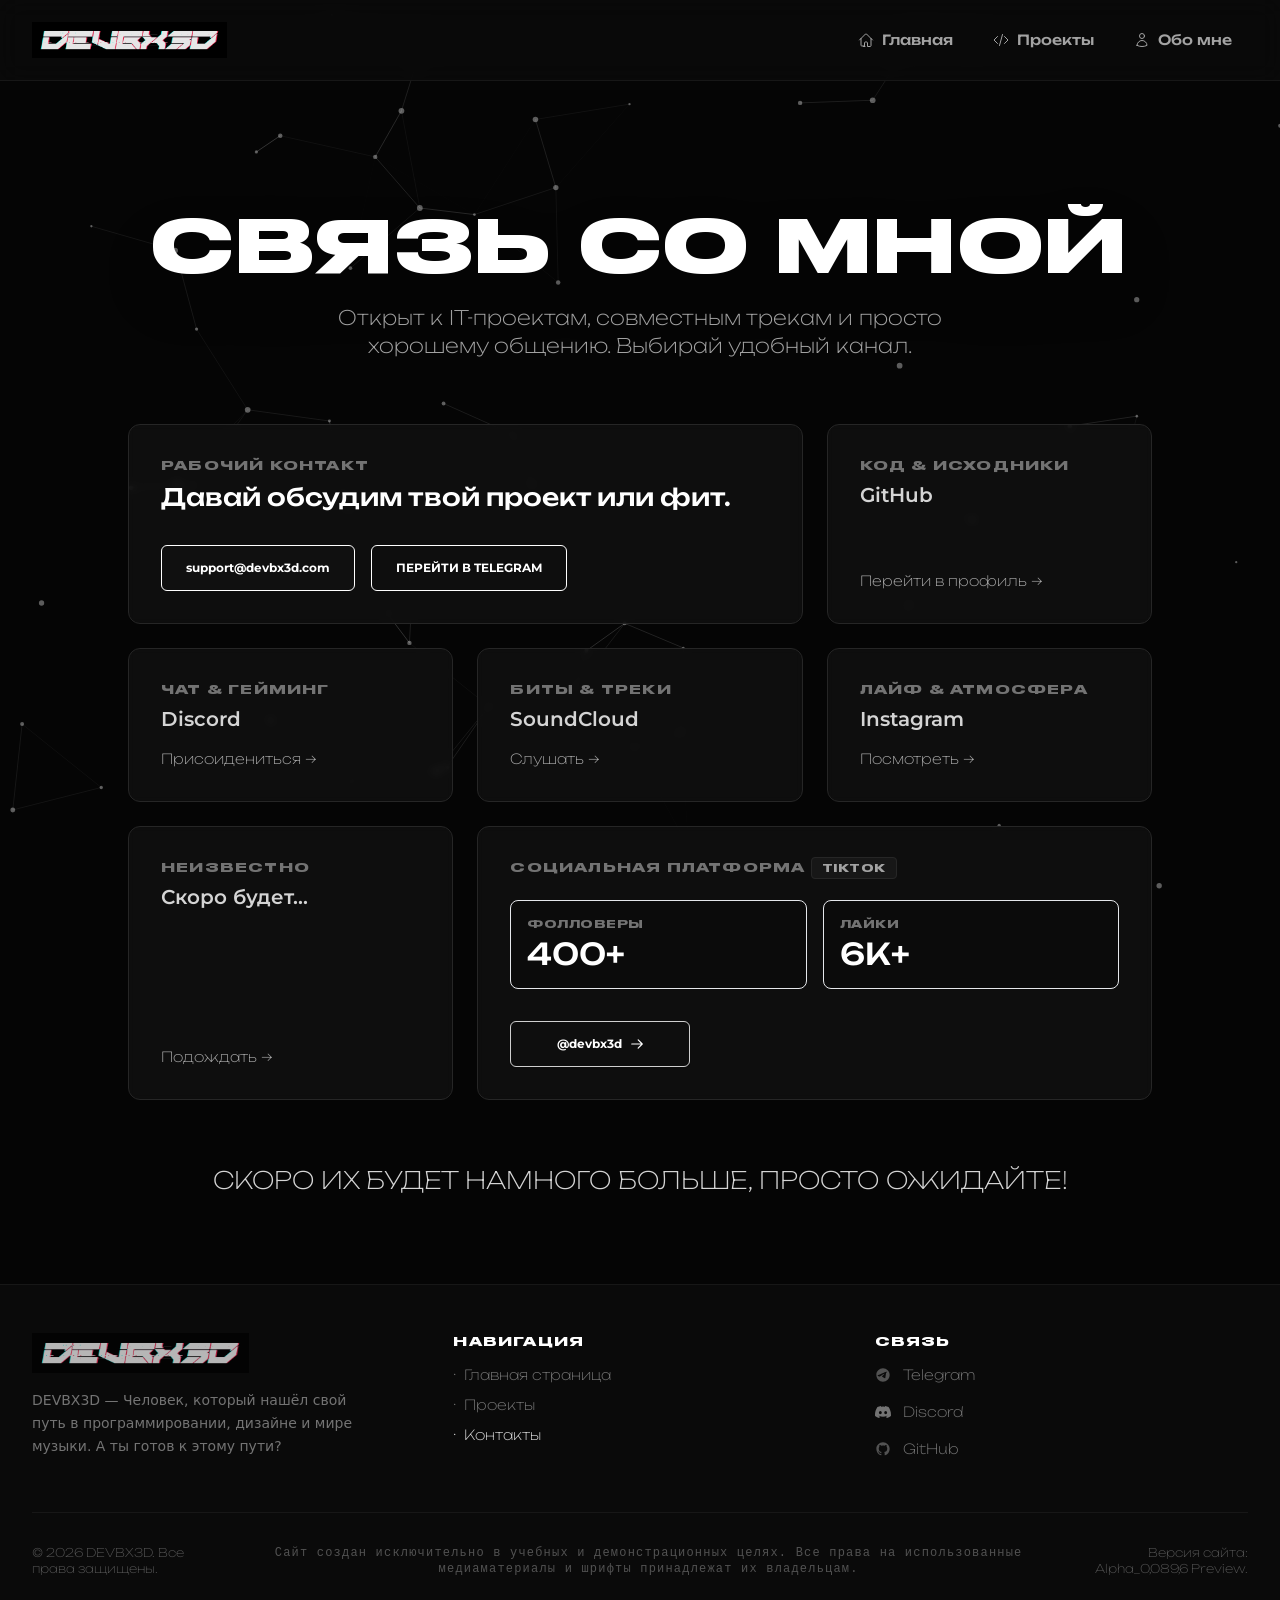
==== commit d4b53a43: "обновление файла и убирания хтмл в адресной строке" ====
--- a/contacts/index.html
+++ b/contacts/index.html
@@ -18,22 +18,22 @@
         <div class="max-w-7xl mx-auto px-6 sm:px-8">
             <div class="flex justify-between items-center h-20">
                 <div class="flex-shrink-0">
-                    <a href="/index.html" class="flex items-center gap-3 group">
+                    <a href="/" class="flex items-center gap-3 group">
                         <img class="h-9 w-auto object-contain opacity-90 group-hover:opacity-100 group-hover:scale-100 transition-all duration-300" src="/assets/images/logo.png" alt="DEVBX3D Logo">
                         <span class="font-druk text-xs text-white tracking-widest hidden sm:block opacity-70 group-hover:opacity-100 transition-all"></span>
                     </a>
                 </div>
                 
                 <nav class="flex space-x-1 sm:space-x-2">
-                    <a href="/index.html" class="unb-200 flex items-center gap-2 px-4 py-2 text-sm font-medium text-neutral-400 hover:text-white rounded-md hover:bg-neutral-900/60 transition-all duration-300">
+                    <a href="/" class="unb-200 flex items-center gap-2 px-4 py-2 text-sm font-medium text-neutral-400 hover:text-white rounded-md hover:bg-neutral-900/60 transition-all duration-300">
                         <svg class="w-4 h-4" xmlns="http://www.w3.org/2000/svg" fill="none" viewBox="0 0 24 24" stroke-width="1.5" stroke="currentColor"><path stroke-linecap="round" stroke-linejoin="round" d="m2.25 12 8.954-8.955c.44-.439 1.152-.439 1.591 0L21.75 12M4.5 9.75v10.125c0 .621.504 1.125 1.125 1.125H9.75v-4.875c0-.621.504-1.125 1.125-1.125h2.25c.621 0 1.125.504 1.125 1.125V21.75h4.125c.621 0 1.125-.504 1.125-1.125V9.75M8.25 21.75h2.25" /></svg>
                         <span class="hidden md:inline">Главная</span>
                     </a>
-                    <a href="/work.html" class="unb-200 flex items-center gap-2 px-4 py-2 text-sm font-medium text-neutral-400 hover:text-white rounded-md hover:bg-neutral-900/60 transition-all duration-300">
+                    <a href="/work/" class="unb-200 flex items-center gap-2 px-4 py-2 text-sm font-medium text-neutral-400 hover:text-white rounded-md hover:bg-neutral-900/60 transition-all duration-300">
                         <svg class="w-4 h-4" xmlns="http://www.w3.org/2000/svg" fill="none" viewBox="0 0 24 24" stroke-width="1.5" stroke="currentColor"><path stroke-linecap="round" stroke-linejoin="round" d="M17.25 6.75 22.5 12l-5.25 5.25m-10.5 0L1.5 12l5.25-5.25m7.5-3-4.5 16.5" /></svg>
                         <span class="hidden md:inline">Проекты</span>
                     </a>
-                    <a href="/me/index.html" class="unb-200 flex items-center gap-2 px-4 py-2 text-sm font-medium text-neutral-400 hover:text-white rounded-md hover:bg-neutral-900/60 transition-all duration-300">
+                    <a href="/me/" class="unb-200 flex items-center gap-2 px-4 py-2 text-sm font-medium text-neutral-400 hover:text-white rounded-md hover:bg-neutral-900/60 transition-all duration-300">
                         <svg class="w-4 h-4" xmlns="http://www.w3.org/2000/svg" fill="none" viewBox="0 0 24 24" stroke-width="1.5" stroke="currentColor"><path stroke-linecap="round" stroke-linejoin="round" d="M15.75 6a3.75 3.75 0 1 1-7.5 0 3.75 3.75 0 0 1 7.5 0ZM4.501 20.118a7.5 7.5 0 0 1 14.998 0A17.933 17.933 0 0 1 12 21.75c-2.676 0-5.216-.584-7.499-1.632Z" /></svg>
                         <span class="hidden md:inline">Обо мне</span>
                     </a>
@@ -159,7 +159,7 @@
             <div class="grid grid-cols-1 md:grid-cols-3 gap-12 border-b border-neutral-900 pb-12">
                 
                 <div class="flex flex-col items-start space-y-4">
-                    <a href="./index.html" class="block group">
+                    <a href="/" class="block group">
                         <img class="h-10 w-auto object-contain opacity-70 group-hover:opacity-100 transition-all duration-300" src="/assets/images/logo.png" alt="DEVBX3D Logo Footer">
                     </a>
                     <p class="unb-200 text-sm text-neutral-500 leading-relaxed font-sans max-w-xs">DEVBX3D — Человек, который нашёл свой путь в программировании, дизайне и мире музыки. А ты готов к этому пути?</p>
@@ -168,9 +168,9 @@
                 <div>
                     <h3 class="text-xs font-druk text-white tracking-widest uppercase mb-4">Навигация</h3>
                     <ul class="space-y-2.5">
-                        <li><a href="/index.html" class="unb-200 text-sm text-neutral-500 hover:text-white transition-all flex items-center gap-2"><span>&middot;</span> Главная страница</a></li>
-                        <li><a href="/work.html" class="unb-200 text-sm text-neutral-500 hover:text-white transition-all flex items-center gap-2"><span>&middot;</span> Проекты</a></li>
-                        <li><a href="/contacts/index.html" class="unb-200 text-sm text-white-500 hover:text-white transition-all flex items-center gap-2"><span>&middot;</span> Контакты</a></li>
+                        <li><a href="/" class="unb-200 text-sm text-neutral-500 hover:text-white transition-all flex items-center gap-2"><span>&middot;</span> Главная страница</a></li>
+                        <li><a href="/work/" class="unb-200 text-sm text-neutral-500 hover:text-white transition-all flex items-center gap-2"><span>&middot;</span> Проекты</a></li>
+                        <li><a href="/contacts/" class="unb-200 text-sm text-white-500 hover:text-white transition-all flex items-center gap-2"><span>&middot;</span> Контакты</a></li>
                     </ul>
                 </div>
 
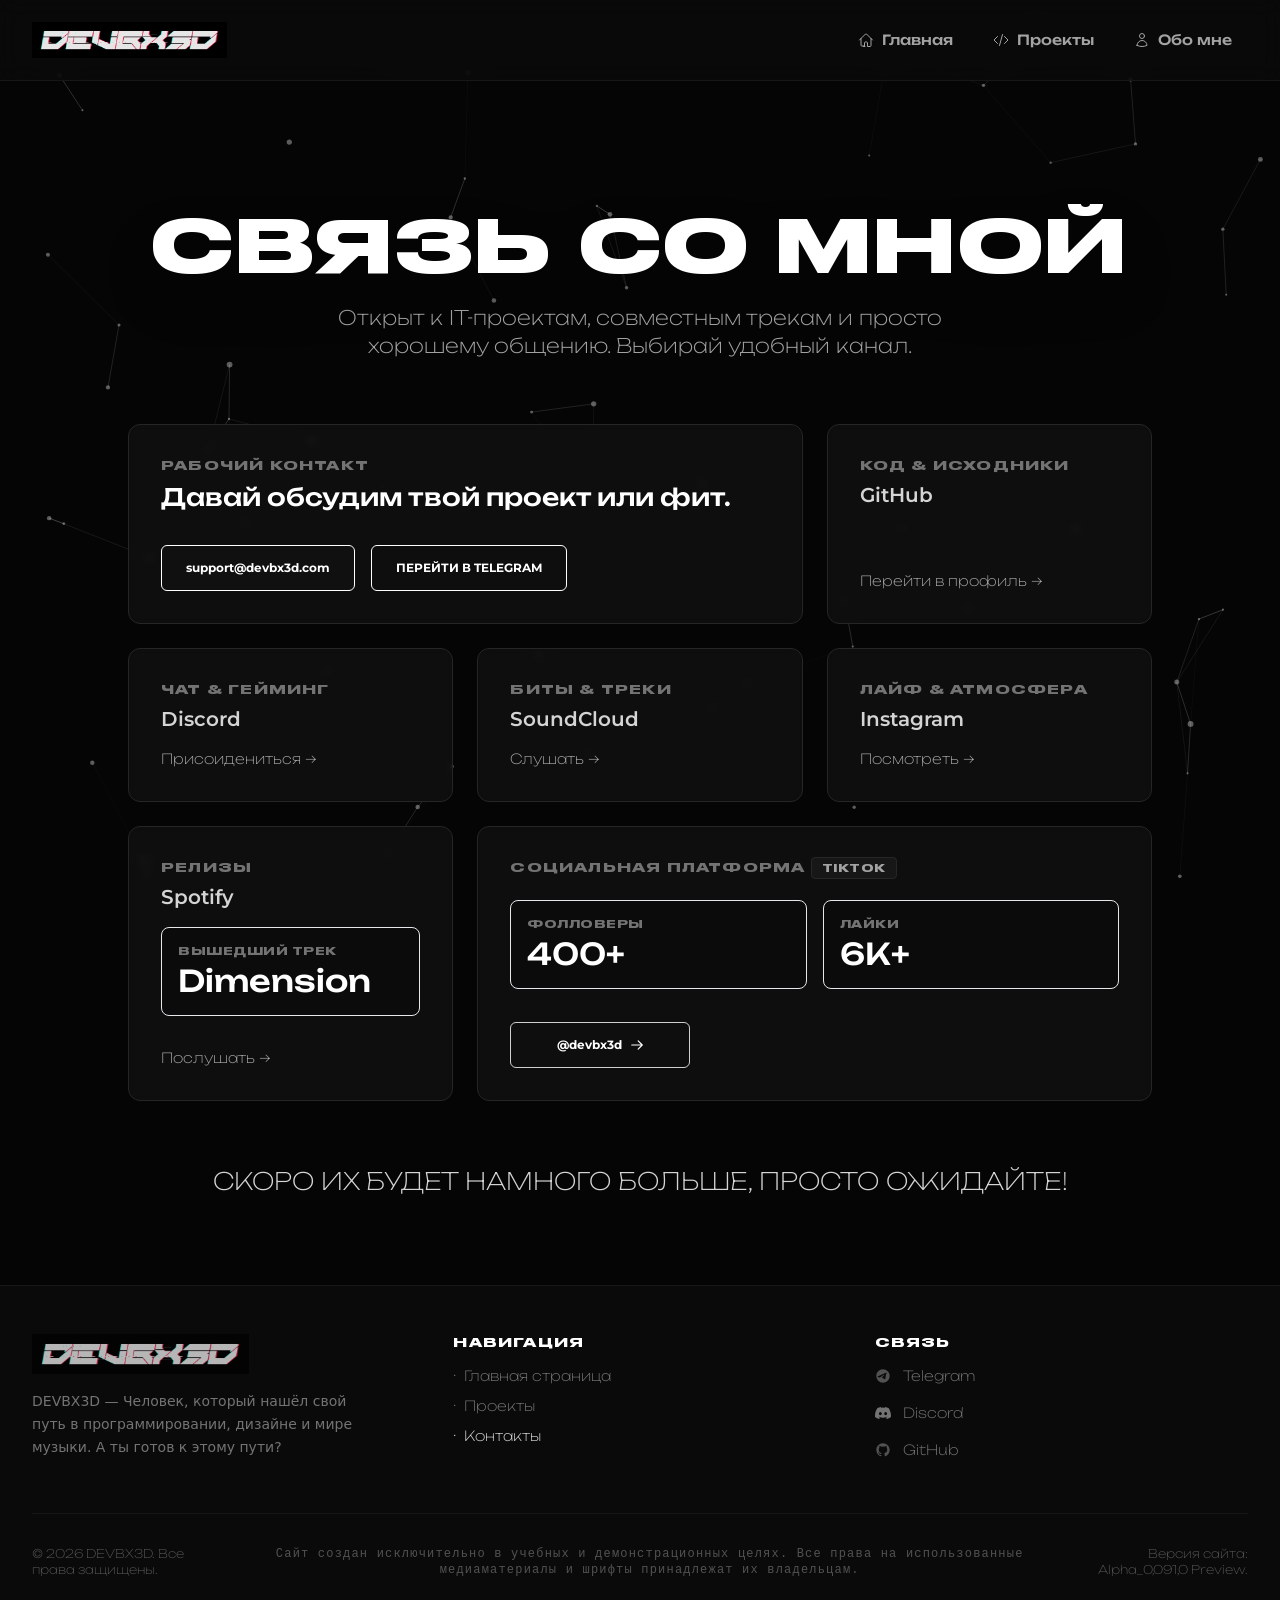
==== commit 5b66a231: "замена версии и добавление новой соц сети" ====
--- a/contacts/index.html
+++ b/contacts/index.html
@@ -10,6 +10,7 @@
     <script src="/assets/js/config.js" defer></script>
     <script src="/assets/js/bg.js" defer></script>
     <script src="assets/copy.js" defer></script>
+    <link rel="icon" type="image/png" href="/favicon.png">
     <link href="/assets/style.css" rel="stylesheet">
 </head>
 <body class="text-neutral-300 font-sans flex flex-col min-h-screen bg-[#050505] antialiased selection:bg-white selection:text-black">
@@ -103,13 +104,21 @@
                     </a>
                 </div>
 
-                <div class="bg-[#111111]/80 backdrop-blur-sm border border-neutral-800 rounded-xl p-8 hover:border-[#000000]/60 transition-all duration-300 group flex flex-col justify-between">
-                    <div>
-                        <h3 class="text-xs font-druk text-neutral-500 tracking-widest uppercase mb-2">неизвестно</h3>
-                        <p class="mts-400 text-xl mb-4">Скоро будет...</p>
-                    </div>
-                    <a href="#" class="unb-200 text-sm text-neutral-400 group-hover:text-white transition-all flex items-center gap-2">
-                        Подождать &rarr;
+                <div class="bg-[#111111]/80 backdrop-blur-sm border border-neutral-800 rounded-xl p-8 hover:border-[#1ed760]/60 transition-all duration-300 group flex flex-col justify-between">
+                    <div>
+                        <h3 class="text-xs font-druk text-neutral-500 tracking-widest uppercase mb-2">Релизы</h3>
+                        <p class="mts-400 text-xl mb-4">Spotify</p>
+                    </div>
+                    <div class="grid grid-cols-1 gap-4 mb-8">
+            <div class="bg-neutral-950/60 border border-neutral-850 p-4 rounded-lg">
+                <div class="flex items-center gap-2 mb-1">
+                    <span class="text-[10px] uppercase font-druk tracking-wider text-neutral-500">Вышедший трек</span>
+                </div>
+                <p class="unb-200 text-2xl md:text-3xl text-white font-medium">Dimension</p>
+            </div>
+        </div>
+                    <a href="https://open.spotify.com/artist/1krBEXGMRPRblWfUXU6iaw?si=aimQeSEgQuegAyCsSr2sHQ" class="unb-200 text-sm text-neutral-400 group-hover:text-white transition-all flex items-center gap-2">
+                        Послушать &rarr;
                     </a>
                 </div>
 
@@ -202,7 +211,7 @@
             <div class="mt-8 flex flex-col sm:flex-row justify-between items-center gap-4 text-xs font-mono text-neutral-600">
                 <p class="unb-200">&copy; 2026 DEVBX3D. Все права защищены.</p>
                 <p class="tracking-widest text-center">Сайт создан исключительно в учебных и демонстрационных целях. Все права на использованные медиаматериалы и шрифты принадлежат их владельцам.</p>
-                <p class="unb-200 text-right">Версия сайта: Alpha_0,089,6 Preview.</p>
+                <p class="unb-200 text-right">Версия сайта: Alpha_0,091,0 Preview.</p>
             </div>
         </div>
     </footer>
